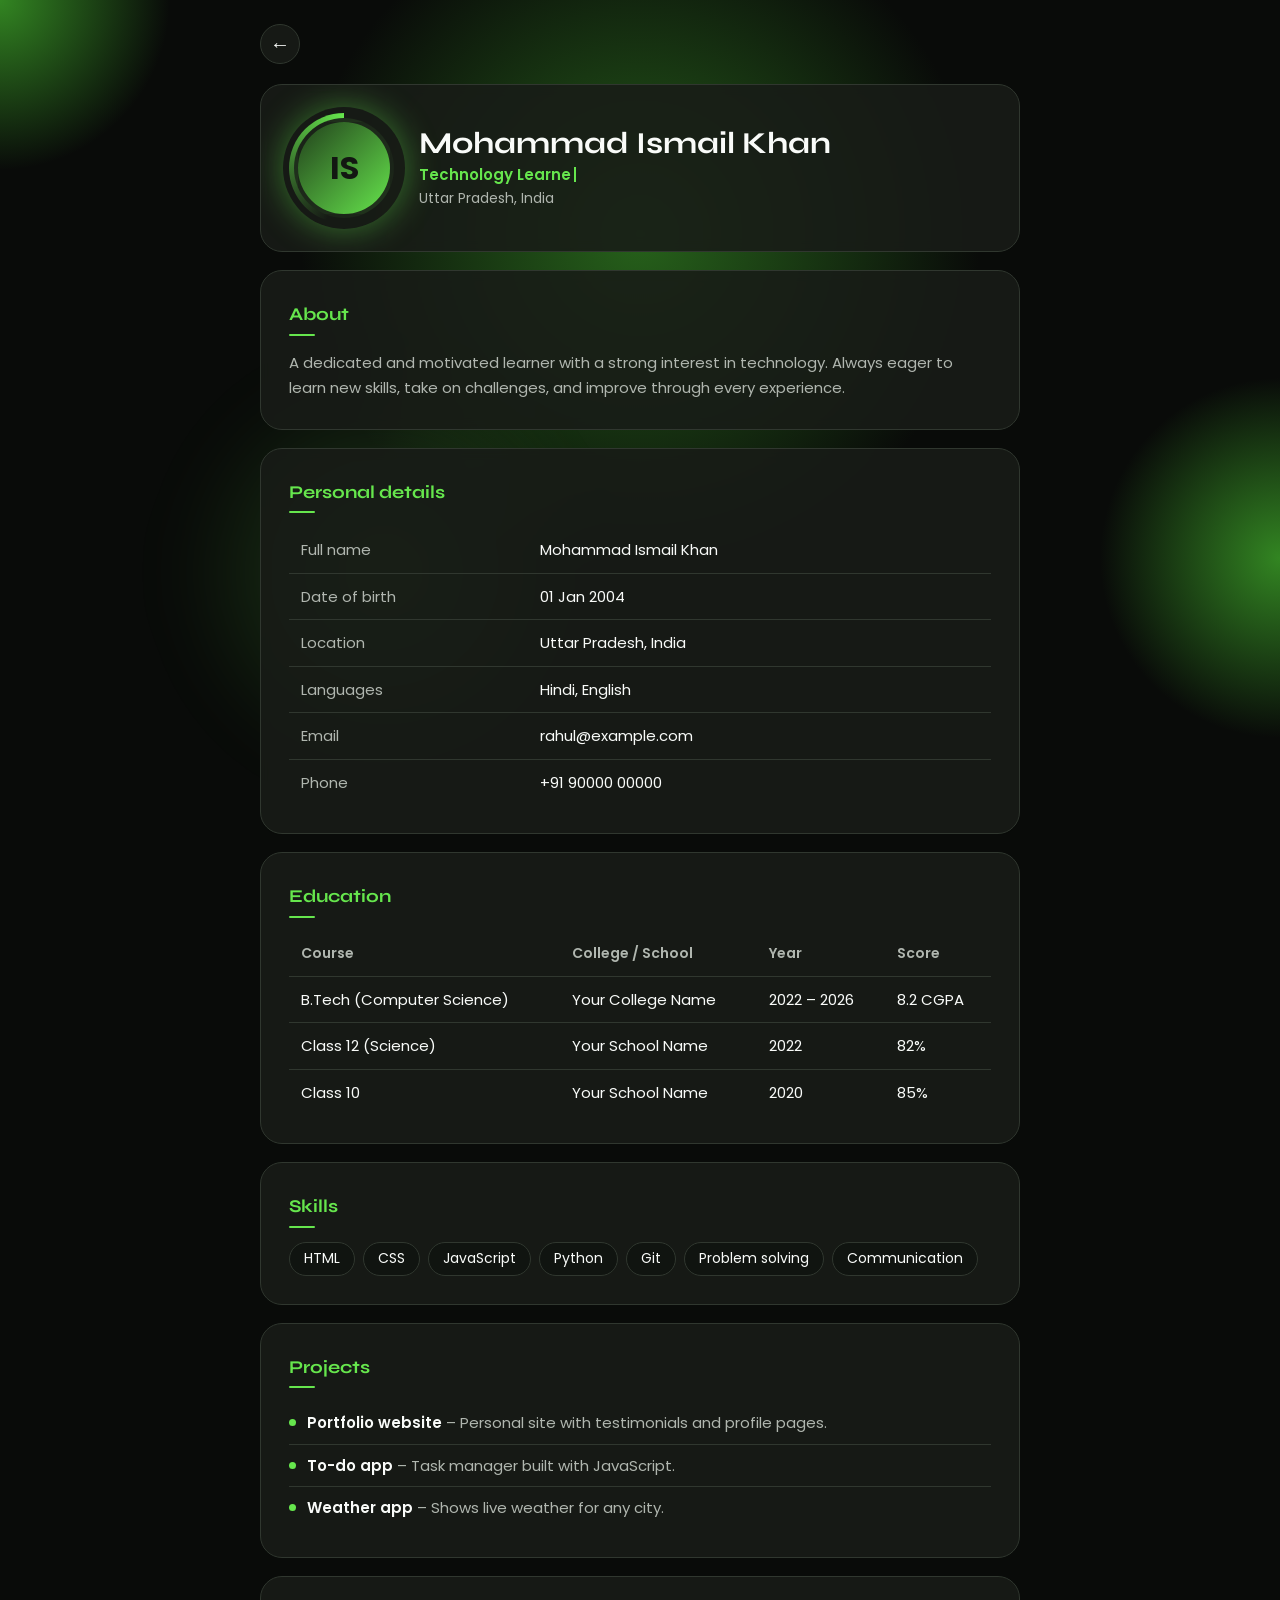
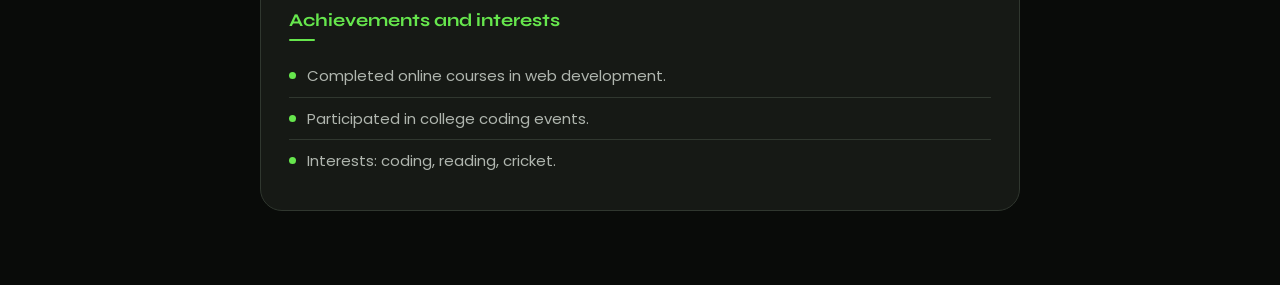
==== assets/css/mbrinfo/Ismail-info.html @ 4dcf9027 "Created portfolio website" ====
<!doctype html>
<html lang="en">
  <head>
    <meta charset="UTF-8" />
    <meta name="viewport" content="width=device-width, initial-scale=1" />
    <link rel="preconnect" href="https://fonts.googleapis.com" />
    <link rel="preconnect" href="https://fonts.gstatic.com" crossorigin />
    <link
      href="https://fonts.googleapis.com/css2?family=Poppins:wght@400;500;600&family=Syne:wght@600;700;800&display=swap"
      rel="stylesheet"
    />
    <title>Ismailkhan – Profile</title>
    <style>
      :root {
        --hue: 110;
        --green: hsl(var(--hue), 75%, 60%);
        --gradient-color: linear-gradient(
          90deg,
          hsl(var(--hue), 75%, 60%) 0%,
          hsl(var(--hue), 100%, 85%) 40%,
          hsl(var(--hue), 100%, 85%) 60%,
          hsl(var(--hue), 75%, 60%) 100%
        );
        --text: hsl(var(--hue), 24%, 98%);
        --muted: hsl(var(--hue), 4%, 70%);
        --bg: hsl(var(--hue), 12%, 4%);
        --card: hsl(var(--hue) 8% 10% / 0.88);
        --line: hsl(var(--hue), 8%, 20%);
        --body-font: "Poppins", sans-serif;
        --second-font: "Syne", sans-serif;
      }
      * {
        box-sizing: border-box;
        margin: 0;
      }
      body {
        background:
          radial-gradient(
            circle 170px at 0% 0%,
            hsla(110, 60%, 36%, 0.9),
            transparent
          ),
          radial-gradient(
            circle 340px at 50% 26%,
            hsla(110, 58%, 28%, 0.85),
            transparent
          ),
          radial-gradient(
            circle 180px at 100% 62%,
            hsla(110, 60%, 36%, 0.9),
            transparent
          ),
          var(--bg);
        background-attachment: fixed;
        color: var(--text);
        font:
          400 0.938rem/1.7 var(--body-font),
          "Segoe UI",
          system-ui,
          sans-serif;
        min-height: 100vh;
        padding: 24px 16px 56px;
      }
      .back {
        display: inline-flex;
        align-items: center;
        justify-content: center;
        width: 40px;
        height: 40px;
        border-radius: 50%;
        background: var(--card);
        border: 1px solid var(--line);
        color: var(--text);
        text-decoration: none;
        font-size: 20px;
        margin-bottom: 20px;
      }
      .back:hover,
      .back:focus-visible {
        border-color: var(--green);
        outline: none;
      }
      .wrap {
        max-width: 760px;
        margin: 0 auto;
      }
      .card {
        background: var(--card);
        border: 1px solid var(--line);
        border-radius: 22px;
        padding: 28px;
        margin-bottom: 18px;
      }
      .head {
        display: flex;
        gap: 20px;
        align-items: center;
        flex-wrap: wrap;
      }
      .avatar {
        width: 96px;
        height: 96px;
        border-radius: 50%;
        background: linear-gradient(135deg, hsl(110, 40%, 18%), var(--green));
        display: grid;
        place-items: center;
        font-size: 32px;
        font-weight: 700;
        color: hsl(110, 12%, 8%);
        flex: none;
        overflow: hidden;
        border: 2px solid var(--green);
        position: relative;
      }
      .avatar img {
        position: absolute;
        inset: 0;
        width: 100%;
        height: 100%;
        object-fit: cover;
      }
      h1,
      h2,
      .name {
        font-family: var(--second-font), var(--body-font), sans-serif;
      }
      h1 {
        font-size: 1.9rem;
        line-height: 1.2;
        font-weight: 700;
      }
      .role {
        color: var(--green);
        font-weight: 600;
      }
      .sub {
        color: var(--muted);
        font-size: 14px;
      }
      h2 {
        font-size: 18px;
        margin-bottom: 14px;
        color: var(--green);
      }
      p {
        color: var(--muted);
      }
      table {
        width: 100%;
        border-collapse: collapse;
        font-size: 15px;
      }
      th,
      td {
        text-align: left;
        padding: 10px 12px;
        border-bottom: 1px solid var(--line);
        vertical-align: top;
      }
      th {
        color: var(--muted);
        font-weight: 600;
        font-size: 14px;
      }
      tr:last-child td {
        border-bottom: 0;
      }
      .scroll {
        overflow-x: auto;
      }
      .info td:first-child {
        color: var(--muted);
        width: 34%;
      }
      ul {
        list-style: none;
        padding: 0;
        display: flex;
        flex-wrap: wrap;
        gap: 8px;
      }
      .skills li {
        border: 1px solid var(--line);
        border-radius: 999px;
        padding: 4px 14px;
        font-size: 14px;
        background: hsl(110, 12%, 7%);
      }
      .plain {
        display: block;
      }
      .plain li {
        padding: 8px 0 8px 18px;
        position: relative;
        color: var(--muted);
        border-bottom: 1px solid var(--line);
      }
      .plain li:last-child {
        border-bottom: 0;
      }
      .plain li::before {
        content: "";
        position: absolute;
        left: 0;
        top: 17px;
        width: 7px;
        height: 7px;
        border-radius: 50%;
        background: var(--green);
      }
      .plain b {
        color: var(--text);
        font-weight: 600;
      }
      @media (max-width: 520px) {
        .card {
          padding: 20px;
        }
        h1 {
          font-size: 23px;
        }
      }

      /* ---------- motion layer ---------- */
      .wrap {
        position: relative;
        z-index: 1;
      }
      .orb {
        position: fixed;
        width: 460px;
        height: 460px;
        left: 12%;
        top: 38%;
        border-radius: 50%;
        background: radial-gradient(
          circle,
          rgba(102, 230, 77, 0.22),
          transparent 65%
        );
        filter: blur(30px);
        pointer-events: none;
        z-index: 0;
        animation: drift 16s ease-in-out infinite alternate;
      }
      @keyframes drift {
        to {
          transform: translate(55vw, -18vh) scale(1.25);
        }
      }

      .back {
        transition:
          transform 0.3s,
          border-color 0.3s,
          box-shadow 0.3s,
          background 0.3s;
      }
      .back:hover {
        transform: translateX(-4px);
        border-color: var(--green);
        box-shadow:
          0 0 0 6px rgba(102, 230, 77, 0.12),
          0 0 24px rgba(102, 230, 77, 0.4);
        background: hsl(110, 30%, 14%);
      }

      .card {
        position: relative;
        overflow: hidden;
        transition:
          transform 0.35s cubic-bezier(0.2, 0.7, 0.2, 1),
          border-color 0.35s,
          box-shadow 0.35s;
        backdrop-filter: blur(6px);
      }
      .card > * {
        position: relative;
        z-index: 1;
      }
      .card::before {
        content: "";
        position: absolute;
        inset: 0;
        z-index: 0;
        pointer-events: none;
        opacity: 0;
        transition: opacity 0.35s;
        background: radial-gradient(
          420px circle at var(--mx, 50%) var(--my, 50%),
          rgba(102, 230, 77, 0.16),
          transparent 45%
        );
      }
      .card::after {
        content: "";
        position: absolute;
        left: 0;
        top: 0;
        height: 2px;
        width: 0;
        background: linear-gradient(
          90deg,
          transparent,
          var(--green),
          transparent
        );
        transition: width 0.6s cubic-bezier(0.2, 0.7, 0.2, 1);
      }
      .card:hover {
        transform: translateY(-5px);
        border-color: rgba(102, 230, 77, 0.55);
        box-shadow: 0 22px 50px -20px rgba(102, 230, 77, 0.4);
      }
      .card:hover::before {
        opacity: 1;
      }
      .card:hover::after {
        width: 100%;
      }

      .rv {
        opacity: 0;
      }
      .rv.in {
        opacity: 1;
        animation: rise 0.8s cubic-bezier(0.2, 0.7, 0.2, 1) backwards;
        animation-delay: var(--d, 0s);
      }
      @keyframes rise {
        from {
          opacity: 0;
          transform: translateY(36px) scale(0.97);
          filter: blur(6px);
        }
      }

      .ring {
        position: relative;
        width: 110px;
        height: 110px;
        flex: none;
        display: grid;
        place-items: center;
      }
      .ring::before {
        content: "";
        position: absolute;
        inset: 0;
        border-radius: 50%;
        background: conic-gradient(
          from 0deg,
          transparent 0 55%,
          var(--green) 100%
        );
        animation: spin 2.6s linear infinite;
      }
      .ring::after {
        content: "";
        position: absolute;
        inset: -6px;
        border-radius: 50%;
        box-shadow: 0 0 34px rgba(102, 230, 77, 0.45);
        animation: pulse 2.6s ease-in-out infinite;
      }
      .ring .avatar {
        width: 100px;
        height: 100px;
        border: 4px solid var(--card);
        background-color: hsl(110, 12%, 6%);
        z-index: 1;
        transition: transform 0.4s;
      }
      .ring:hover .avatar {
        transform: scale(1.07) rotate(-3deg);
      }
      @keyframes spin {
        to {
          transform: rotate(360deg);
        }
      }
      @keyframes pulse {
        50% {
          opacity: 0.35;
        }
      }

      .name {
        background: linear-gradient(
          100deg,
          var(--text) 0 40%,
          hsl(110, 100%, 85%) 46%,
          var(--green) 50%,
          hsl(110, 100%, 85%) 54%,
          var(--text) 60% 100%
        );
        background-size: 250% 100%;
        background-position: 100% 0;
        -webkit-background-clip: text;
        background-clip: text;
        color: transparent;
        cursor: default;
      }
      .name:hover {
        animation: shine 1.1s ease;
      }
      @keyframes shine {
        to {
          background-position: 0 0;
        }
      }
      .role.typing::after {
        content: "";
        display: inline-block;
        width: 2px;
        height: 1em;
        margin-left: 3px;
        background: var(--green);
        vertical-align: -2px;
        animation: blink 0.7s steps(1) infinite;
      }
      @keyframes blink {
        50% {
          opacity: 0;
        }
      }

      h2 {
        position: relative;
        display: inline-block;
        padding-bottom: 6px;
        transition:
          letter-spacing 0.35s,
          text-shadow 0.35s;
      }
      h2::after {
        content: "";
        position: absolute;
        left: 0;
        bottom: 0;
        height: 2px;
        width: 26px;
        background: var(--green);
        border-radius: 2px;
        transition: width 0.45s cubic-bezier(0.2, 0.7, 0.2, 1);
      }
      .card:hover h2 {
        letter-spacing: 0.5px;
        text-shadow: 0 0 18px rgba(102, 230, 77, 0.55);
      }
      .card:hover h2::after {
        width: 100%;
      }
      p {
        transition: color 0.3s;
      }
      .card:hover p {
        color: hsl(110, 8%, 82%);
      }

      tbody tr {
        transition: background 0.25s;
      }
      td {
        transition:
          padding 0.25s,
          color 0.25s;
      }
      td:first-child {
        transition:
          padding 0.25s,
          color 0.25s,
          box-shadow 0.25s;
      }
      tbody tr:hover {
        background: rgba(102, 230, 77, 0.08);
      }
      tbody tr:hover td:first-child {
        box-shadow: inset 3px 0 0 var(--green);
        padding-left: 20px;
        color: var(--text);
      }
      tbody tr:hover td {
        color: #fff;
      }

      .skills li {
        transition:
          transform 0.25s,
          background 0.25s,
          color 0.25s,
          border-color 0.25s,
          box-shadow 0.25s;
        cursor: default;
      }
      .skills li:hover {
        transform: translateY(-4px) scale(1.06);
        background: var(--green);
        color: hsl(110, 12%, 8%);
        border-color: var(--green);
        box-shadow: 0 8px 24px -6px rgba(102, 230, 77, 0.7);
        font-weight: 600;
      }

      .plain li {
        transition:
          padding 0.3s,
          color 0.3s,
          background 0.3s;
      }
      .plain li::before {
        transition:
          transform 0.3s,
          box-shadow 0.3s;
      }
      .plain li:hover {
        padding-left: 30px;
        color: var(--text);
        background: linear-gradient(
          90deg,
          rgba(102, 230, 77, 0.1),
          transparent
        );
      }
      .plain li:hover::before {
        transform: scale(1.6);
        box-shadow: 0 0 12px var(--green);
      }

      :focus-visible {
        outline: 2px solid var(--green);
        outline-offset: 3px;
      }
      @media (prefers-reduced-motion: reduce) {
        *,
        *::before,
        *::after {
          animation: none !important;
          transition: none !important;
        }
        .rv {
          opacity: 1;
        }
      }
    </style>
  </head>
  <body>
    <div class="orb" aria-hidden="true"></div>
    <div class="wrap">
      <a class="back" href="javascript:history.back()" aria-label="Go back"
        >&larr;</a
      >

      <section class="card head">
        <div class="ring">
          <div class="avatar">
            IS
            <img
              src="responsive-porfolio-website-GauriS-main\responsive-porfolio-website-Gauris-main\assets\img\father-photo-100x100.png"
              alt="Rahul Kashyap"
              onerror="this.remove()"
            />
          </div>
        </div>
        <div>
          <h1 class="name">Mohammad Ismail Khan</h1>
          <div class="role" id="role">Technology Learner</div>
          <div class="sub">Uttar Pradesh, India</div>
        </div>
      </section>

      <section class="card">
        <h2>About</h2>
        <p>
          A dedicated and motivated learner with a strong interest in
          technology. Always eager to learn new skills, take on challenges, and
          improve through every experience.
        </p>
      </section>

      <section class="card">
        <h2>Personal details</h2>
        <div class="scroll">
          <table class="info">
            <tr>
              <td>Full name</td>
              <td>Mohammad Ismail Khan</td>
            </tr>
            <tr>
              <td>Date of birth</td>
              <td>01 Jan 2004</td>
            </tr>
            <tr>
              <td>Location</td>
              <td>Uttar Pradesh, India</td>
            </tr>
            <tr>
              <td>Languages</td>
              <td>Hindi, English</td>
            </tr>
            <tr>
              <td>Email</td>
              <td>rahul@example.com</td>
            </tr>
            <tr>
              <td>Phone</td>
              <td>+91 90000 00000</td>
            </tr>
          </table>
        </div>
      </section>

      <section class="card">
        <h2>Education</h2>
        <div class="scroll">
          <table>
            <thead>
              <tr>
                <th>Course</th>
                <th>College / School</th>
                <th>Year</th>
                <th>Score</th>
              </tr>
            </thead>
            <tbody>
              <tr>
                <td>B.Tech (Computer Science)</td>
                <td>Your College Name</td>
                <td>2022 – 2026</td>
                <td>8.2 CGPA</td>
              </tr>
              <tr>
                <td>Class 12 (Science)</td>
                <td>Your School Name</td>
                <td>2022</td>
                <td>82%</td>
              </tr>
              <tr>
                <td>Class 10</td>
                <td>Your School Name</td>
                <td>2020</td>
                <td>85%</td>
              </tr>
            </tbody>
          </table>
        </div>
      </section>

      <section class="card">
        <h2>Skills</h2>
        <ul class="skills">
          <li>HTML</li>
          <li>CSS</li>
          <li>JavaScript</li>
          <li>Python</li>
          <li>Git</li>
          <li>Problem solving</li>
          <li>Communication</li>
        </ul>
      </section>

      <section class="card">
        <h2>Projects</h2>
        <ul class="plain">
          <li>
            <b>Portfolio website</b> – Personal site with testimonials and
            profile pages.
          </li>
          <li><b>To-do app</b> – Task manager built with JavaScript.</li>
          <li><b>Weather app</b> – Shows live weather for any city.</li>
        </ul>
      </section>

      <section class="card">
        <h2>Achievements and interests</h2>
        <ul class="plain">
          <li>Completed online courses in web development.</li>
          <li>Participated in college coding events.</li>
          <li>Interests: coding, reading, cricket.</li>
        </ul>
      </section>
    </div>
    <script>
      (function () {
        var cards = [].slice.call(document.querySelectorAll(".card"));
        cards.forEach(function (c, i) {
          c.classList.add("rv");
          c.style.setProperty("--d", i * 0.09 + "s");
          c.addEventListener("mousemove", function (e) {
            var r = c.getBoundingClientRect();
            c.style.setProperty("--mx", e.clientX - r.left + "px");
            c.style.setProperty("--my", e.clientY - r.top + "px");
          });
        });
        if ("IntersectionObserver" in window) {
          var io = new IntersectionObserver(
            function (en) {
              en.forEach(function (x) {
                if (x.isIntersecting) {
                  x.target.classList.add("in");
                  x.target.style.setProperty("--d", "0s");
                  io.unobserve(x.target);
                }
              });
            },
            { threshold: 0.12 },
          );
          cards.forEach(function (c, i) {
            if (i < 3) {
              c.classList.add("in");
            } else io.observe(c);
          });
        } else
          cards.forEach(function (c) {
            c.classList.add("in");
          });

        var role = document.getElementById("role");
        if (
          role &&
          !window.matchMedia("(prefers-reduced-motion: reduce)").matches
        ) {
          var t = role.textContent,
            i = 0;
          role.textContent = "";
          role.classList.add("typing");
          setTimeout(function tick() {
            role.textContent = t.slice(0, ++i);
            if (i < t.length) setTimeout(tick, 70);
            else
              setTimeout(function () {
                role.classList.remove("typing");
              }, 1800);
          }, 700);
        }
      })();
    </script>
  </body>
</html>
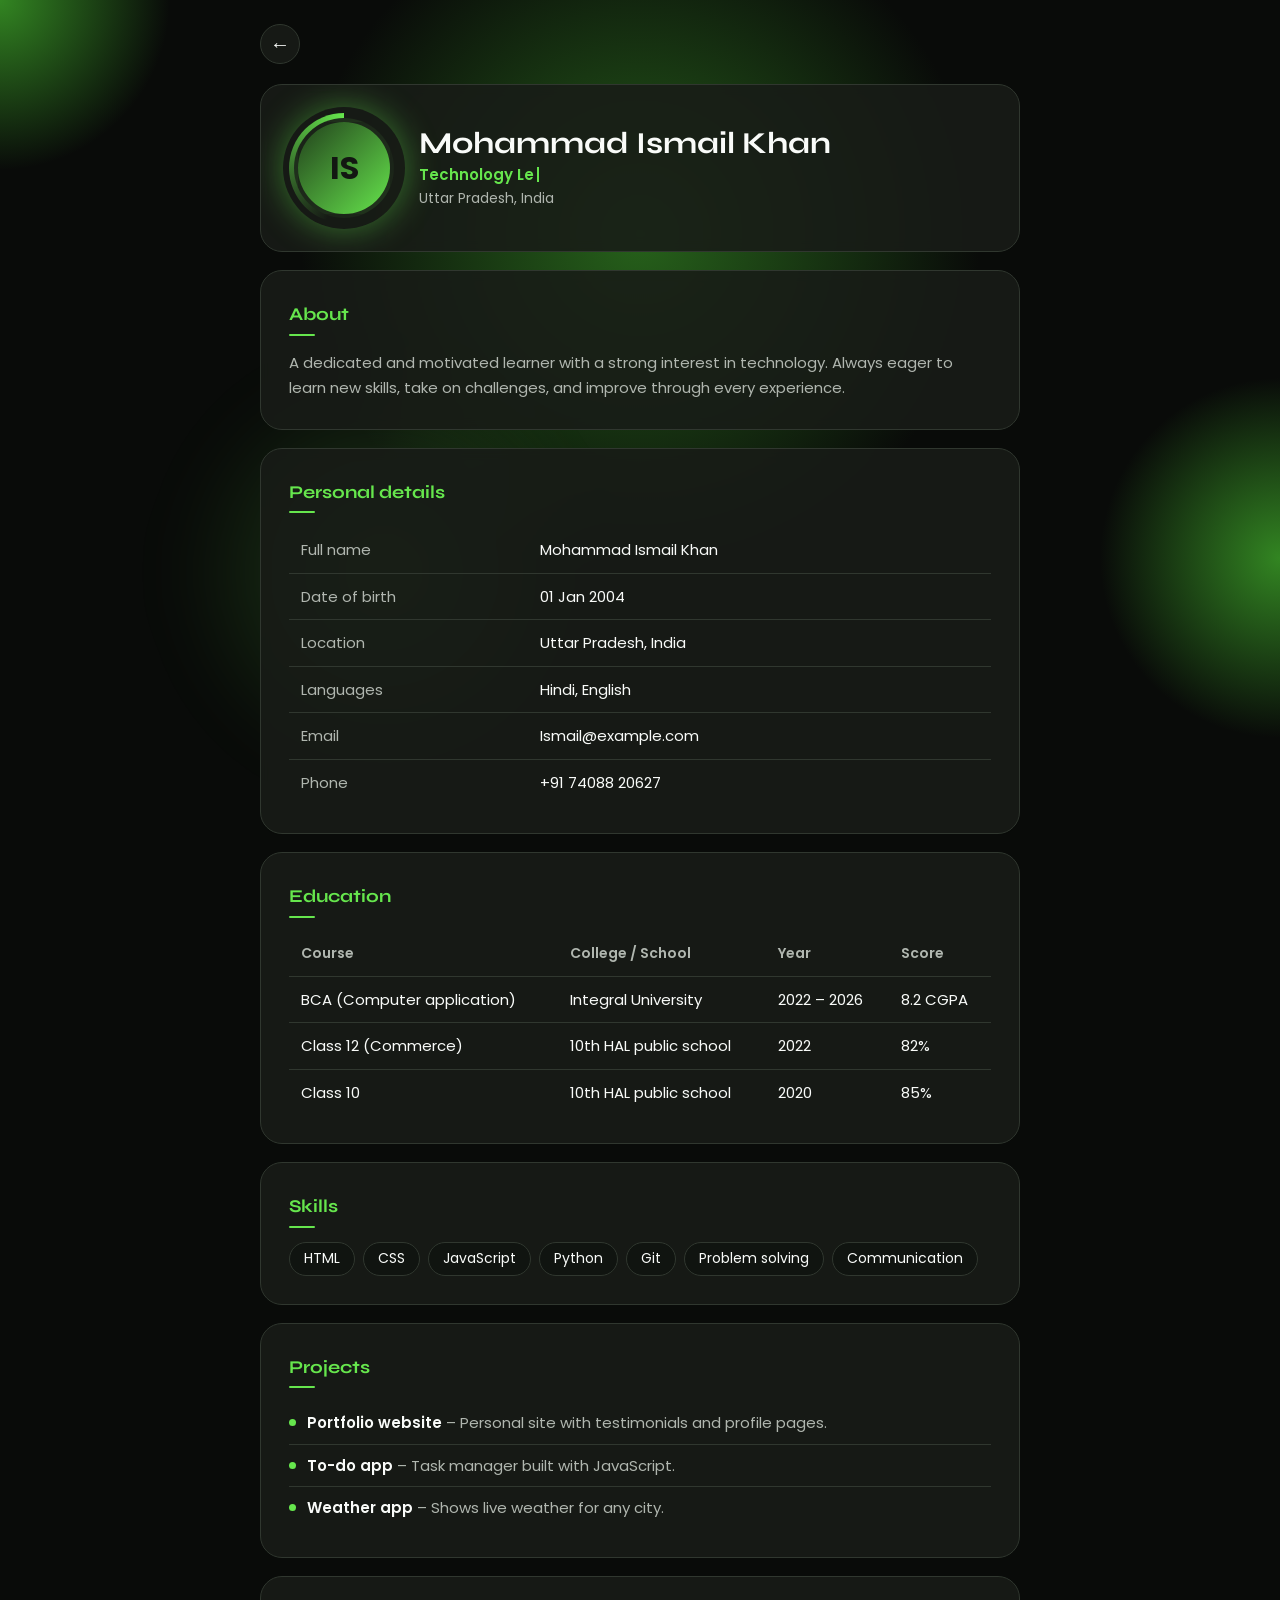
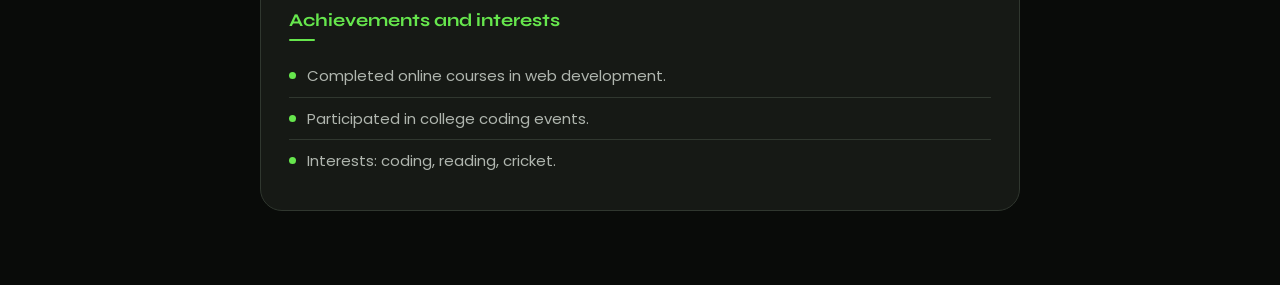
==== commit 791b195a: "Updated portfolio heading" ====
--- a/assets/css/mbrinfo/Ismail-info.html
+++ b/assets/css/mbrinfo/Ismail-info.html
@@ -600,11 +600,11 @@
             </tr>
             <tr>
               <td>Email</td>
-              <td>rahul@example.com</td>
+              <td>Ismail@example.com</td>
             </tr>
             <tr>
               <td>Phone</td>
-              <td>+91 90000 00000</td>
+              <td>+91 74088 20627</td>
             </tr>
           </table>
         </div>
@@ -624,20 +624,20 @@
             </thead>
             <tbody>
               <tr>
-                <td>B.Tech (Computer Science)</td>
-                <td>Your College Name</td>
+                <td>BCA (Computer application)</td>
+                <td>Integral University</td>
                 <td>2022 – 2026</td>
                 <td>8.2 CGPA</td>
               </tr>
               <tr>
-                <td>Class 12 (Science)</td>
-                <td>Your School Name</td>
+                <td>Class 12 (Commerce)</td>
+                <td>10th HAL public school</td>
                 <td>2022</td>
                 <td>82%</td>
               </tr>
               <tr>
                 <td>Class 10</td>
-                <td>Your School Name</td>
+                <td>10th HAL public school</td>
                 <td>2020</td>
                 <td>85%</td>
               </tr>
